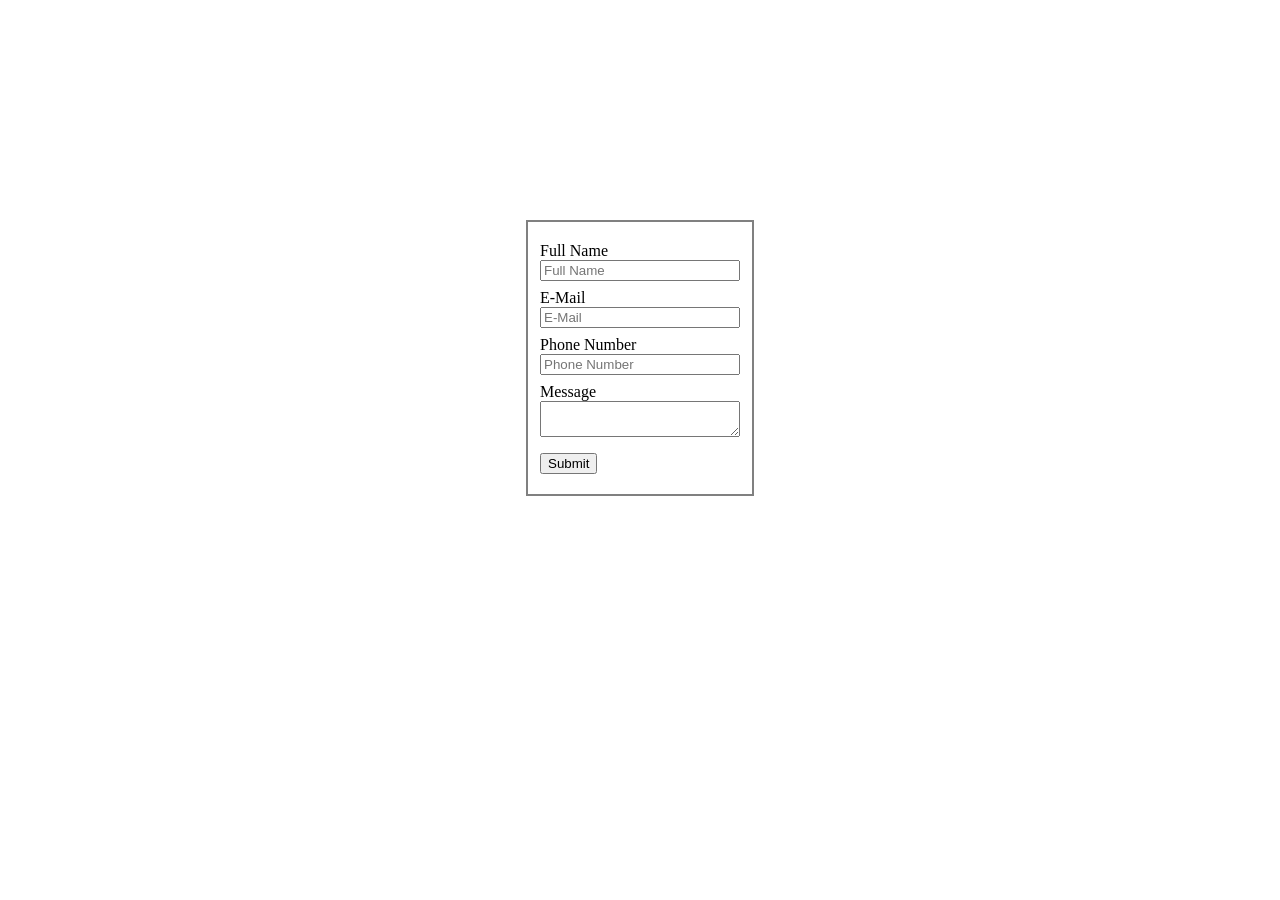
==== contact.html @ 6854c0a5 "Added Contact page" ====
<!DOCTYPE html>
<html lang="eng">

<head>

    <link rel="stylesheet" href="contact.css"/>

</head>

<body>

<form>

    <section>

    <div>

        <label>Full Name</label>
        <input type="text" placeholder="Full Name"/>

    </div>

    <div>
    
        <label>E-Mail</label>
        <input type="text" placeholder="E-Mail"/>

    </div>

    <div>

        <label>Phone Number</label>
        <input type="tel" placeholder="Phone Number"/>

    </div>

    <div>

        <label>Message</label>
        <textarea row="5" cols="30"></textarea>

    </div>

    <button>Submit</button>

    </section>

</form>

</body>



</html>
---- contact.css ----
body > form {
    display:flex;
    align-items:center;
    justify-content: center;
    height: 700px;
}

body > form > section {
    width: 200px;
    height: auto;
    padding:12px 12px;
    border: 2px solid grey;
}

body > form > section > div {
    display:flex;
    flex-direction: column;
    margin: 8px 0;
}

body> form > section > button {
    margin:8px 0;
}
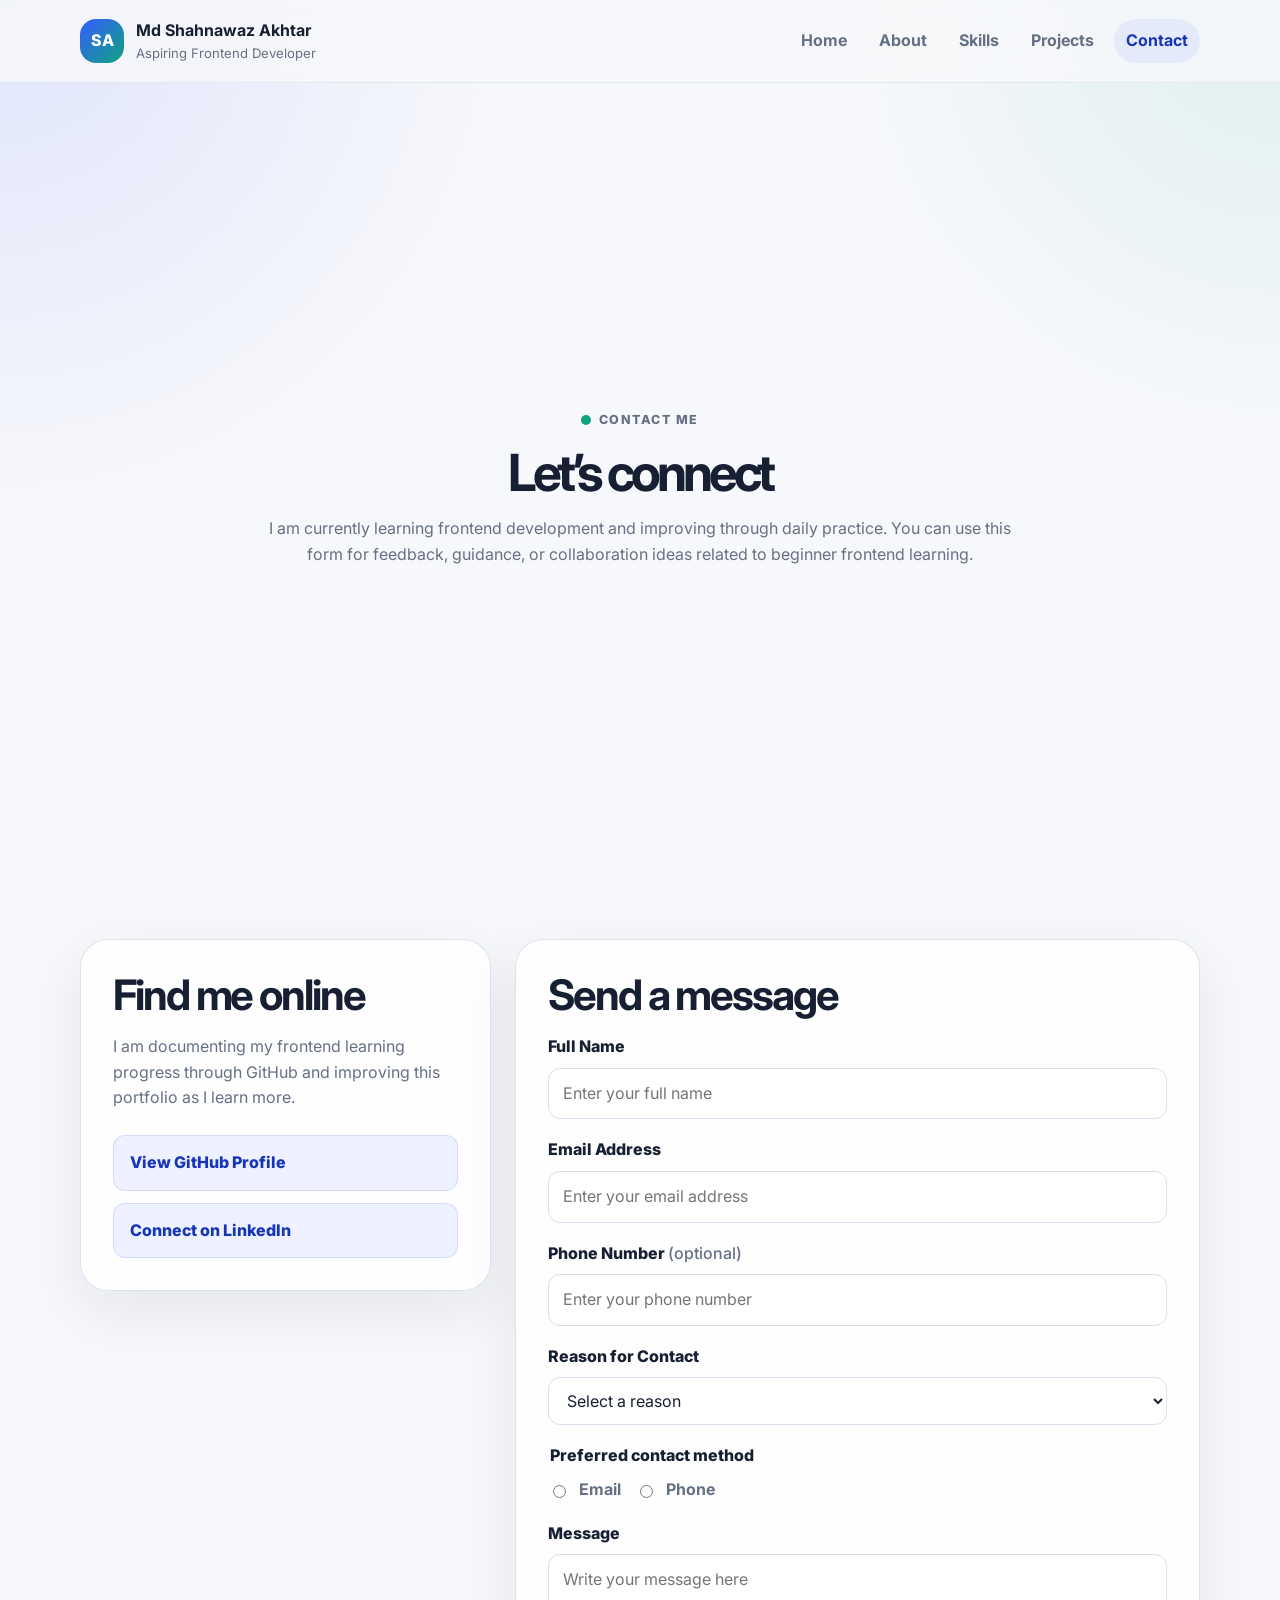
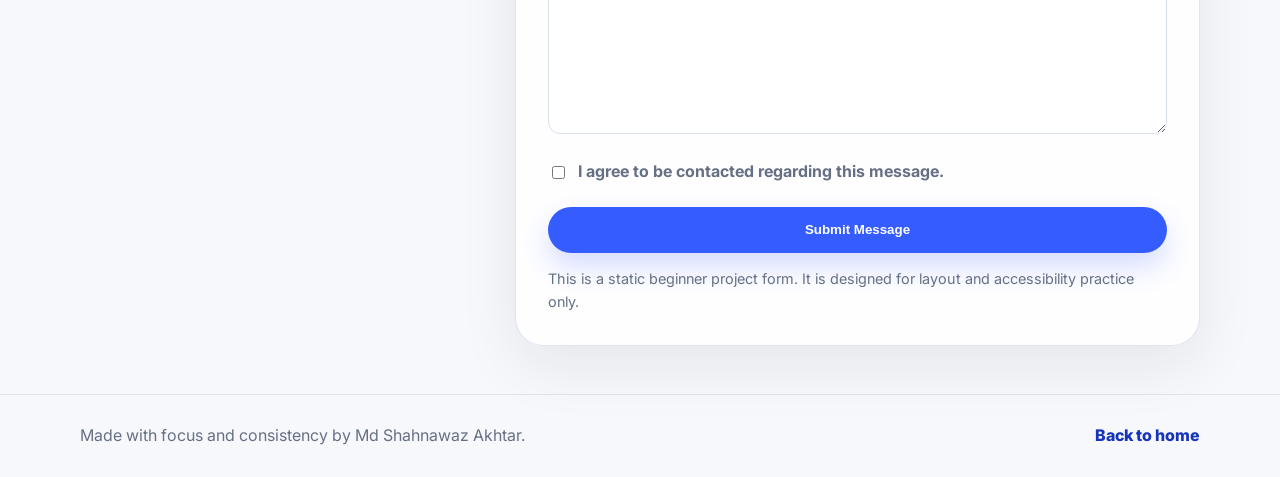
==== commit 8f6f81f1: "Entire portfolio code remove and paste to portfolio repo" ====
--- a/contact.html
+++ b/contact.html
@@ -1,54 +1,129 @@
 <!DOCTYPE html>
-<html lang="eng">
-
+<html lang="en">
 <head>
-
-    <link rel="stylesheet" href="contact.css"/>
-
+  <meta charset="UTF-8" />
+  <meta name="viewport" content="width=device-width, initial-scale=1.0" />
+  <meta name="description" content="Contact Md Shahnawaz Akhtar, an aspiring frontend developer learning HTML, CSS, JavaScript, and Git." />
+  <title>Contact | Md Shahnawaz Akhtar</title>
+  <link rel="preconnect" href="https://fonts.googleapis.com" />
+  <link rel="preconnect" href="https://fonts.gstatic.com" crossorigin />
+  <link href="https://fonts.googleapis.com/css2?family=Inter:wght@400;500;600;700;800&display=swap" rel="stylesheet" />
+  <link rel="stylesheet" href="styles.css"/>
+  <link rel="stylesheet" href="contact.css" /> 
 </head>
 
 <body>
+  <a class="skip-link" href="#main-content">Skip to main content</a>
 
-<form>
+  <header class="site-header">
+    <div class="container header-content">
+      <a class="brand" href="index.html" aria-label="Md Shahnawaz Akhtar home">
+        <span class="brand-mark">SA</span>
+        <span>
+          <strong>Md Shahnawaz Akhtar</strong>
+          <small>Aspiring Frontend Developer</small>
+        </span>
+      </a>
 
-    <section>
+      <nav class="site-nav" aria-label="Main navigation">
+        <a href="index.html">Home</a>
+        <a href="index.html#about">About</a>
+        <a href="index.html#skills">Skills</a>
+        <a href="index.html#projects">Projects</a>
+        <a href="contact.html" aria-current="page">Contact</a>
+      </nav>
+    </div>
+  </header>
 
-    <div>
-
-        <label>Full Name</label>
-        <input type="text" placeholder="Full Name"/>
-
-    </div>
-
-    <div>
-    
-        <label>E-Mail</label>
-        <input type="text" placeholder="E-Mail"/>
-
-    </div>
-
-    <div>
-
-        <label>Phone Number</label>
-        <input type="tel" placeholder="Phone Number"/>
-
-    </div>
-
-    <div>
-
-        <label>Message</label>
-        <textarea row="5" cols="30"></textarea>
-
-    </div>
-
-    <button>Submit</button>
-
+  <main id="main-content">
+    <section class="page-hero section-padding">
+      <div class="container narrow-container">
+        <p class="eyebrow">Contact me</p>
+        <h1>Let’s connect</h1>
+        <p>
+          I am currently learning frontend development and improving through daily practice. You can use this form for feedback, guidance, or collaboration ideas related to beginner frontend learning.
+        </p>
+      </div>
     </section>
 
-</form>
+    <section class="section-padding contact-section" id="contact-form">
+      <div class="container contact-grid">
+        <aside class="contact-info" aria-label="Contact information">
+          <h2>Find me online</h2>
+          <p>
+            I am documenting my frontend learning progress through GitHub and improving this portfolio as I learn more.
+          </p>
+          <div class="contact-links">
+            <a href="https://github.com/mdshahnawazakhtar1478-cmyk" target="_blank" rel="noopener noreferrer">View GitHub Profile</a>
+            <a href="https://www.linkedin.com/in/md-shahnawaz-akhtar-9a1b4a1b7/" target="_blank" rel="noopener noreferrer">Connect on LinkedIn</a>
+          </div>
+        </aside>
 
+        <form class="contact-form" action="#" method="post">
+          <h2>Send a message</h2>
+
+          <div class="form-group">
+            <label for="full-name">Full Name</label>
+            <input type="text" id="full-name" name="fullName" placeholder="Enter your full name" required />
+          </div>
+
+          <div class="form-group">
+            <label for="email">Email Address</label>
+            <input type="email" id="email" name="email" placeholder="Enter your email address" required />
+          </div>
+
+          <div class="form-group">
+            <label for="phone">Phone Number <span>(optional)</span></label>
+            <input type="tel" id="phone" name="phone" placeholder="Enter your phone number" />
+          </div>
+
+          <div class="form-group">
+            <label for="reason">Reason for Contact</label>
+            <select id="reason" name="reason" required>
+              <option value="">Select a reason</option>
+              <option value="feedback">Portfolio feedback</option>
+              <option value="learning">Learning guidance</option>
+              <option value="collaboration">Collaboration idea</option>
+              <option value="other">Other</option>
+            </select>
+          </div>
+
+          <fieldset>
+            <legend>Preferred contact method</legend>
+            <div class="radio-group">
+              <label for="contact-email">
+                <input type="radio" id="contact-email" name="contactMethod" value="email" required />
+                Email
+              </label>
+              <label for="contact-phone">
+                <input type="radio" id="contact-phone" name="contactMethod" value="phone" />
+                Phone
+              </label>
+            </div>
+          </fieldset>
+
+          <div class="form-group">
+            <label for="message">Message</label>
+            <textarea id="message" name="message" rows="6" placeholder="Write your message here" required></textarea>
+          </div>
+
+          <label class="checkbox-label" for="permission">
+            <input type="checkbox" id="permission" name="permission" required />
+            I agree to be contacted regarding this message.
+          </label>
+
+          <button class="button button-primary" type="submit">Submit Message</button>
+          <p class="form-note">This is a static beginner project form. It is designed for layout and accessibility practice only.</p>
+        </form>
+      </div>
+    </section>
+  </main>
+
+  <footer class="site-footer">
+    <div class="container footer-content">
+      <p>Made with focus and consistency by Md Shahnawaz Akhtar.</p>
+      <a href="index.html">Back to home</a>
+    </div>
+  </footer>
 </body>
-
-
-
 </html>
--- a/styles.css
+++ b/styles.css
@@ -0,0 +1,508 @@
+/* =========================
+   Base styles
+========================= */
+:root {
+  --color-bg: #f7f8fb;
+  --color-surface: #ffffff;
+  --color-surface-soft: #eef3ff;
+  --color-text: #172033;
+  --color-muted: #667085;
+  --color-border: #d9e0ee;
+  --color-primary: #355cff;
+  --color-primary-dark: #1735b8;
+  --color-accent: #11a37f;
+  --shadow-soft: 0 20px 60px rgba(15, 23, 42, 0.08);
+  --radius-lg: 28px;
+  --radius-md: 18px;
+  --radius-sm: 12px;
+  --container-width: 1120px;
+}
+
+* {
+  box-sizing: border-box;
+}
+
+html {
+  scroll-behavior: smooth;
+}
+
+body {
+  margin: 0;
+  font-family: "Inter", Arial, sans-serif;
+  line-height: 1.6;
+  color: var(--color-text);
+  background:
+    radial-gradient(circle at top left, rgba(53, 92, 255, 0.12), transparent 32rem),
+    radial-gradient(circle at top right, rgba(17, 163, 127, 0.1), transparent 28rem),
+    var(--color-bg);
+}
+
+img {
+  max-width: 100%;
+  height: auto;
+  display: block;
+}
+
+a {
+  color: inherit;
+}
+
+p,
+ul,
+ol {
+  margin-top: 0;
+}
+
+h1,
+h2,
+h3 {
+  margin: 0 0 16px;
+  line-height: 1.1;
+}
+
+h1 {
+    font-size: clamp(32px,4vw, 74px);
+    letter-spacing: -0.08em;
+}
+
+h2 {
+    font-size: clamp(32px, 4vw, 42px);
+    letter-spacing: -0.05em;
+}
+
+h3 {
+  font-size: 17.6px;
+}
+
+.container {
+  width: min(92%, var(--container-width));
+  margin: 0 auto;
+}
+
+.narrow-container {
+  max-width: 760px;
+}
+
+section{
+    min-height: 100vh;
+    display:flex;
+    align-items:center;
+}
+
+.section-padding{
+    padding:48px 0;
+}
+
+.muted-section {
+  background: rgba(255, 255, 255, 0.46);
+  border-top: 1px solid rgba(217, 224, 238, 0.7);
+  border-bottom: 1px solid rgba(217, 224, 238, 0.7);
+}
+
+.skip-link {
+  position: absolute;
+  left: 16px;
+  top: -60px;
+  z-index: 100;
+  padding: 10px 14px;
+  color: #ffffff;
+  background: var(--color-primary);
+  border-radius: 999px;
+  transition: top 0.2s ease;
+}
+
+.skip-link:focus {
+  top: 16px;
+}
+
+.eyebrow {
+  display: inline-flex;
+  align-items: center;
+  gap: 8px;
+  margin-bottom: 14px;
+  color: var(--color-primary-dark);
+  font-weight: 800;
+  font-size: 12.48px;
+  text-transform: uppercase;
+  letter-spacing: 0.12em;
+}
+
+.eyebrow::before {
+  content: "";
+  width: 10px;
+  height: 10px;
+  border-radius: 999px;
+  background: var(--color-accent);
+}
+
+.button {
+  display: inline-flex;
+  align-items: center;
+  justify-content: center;
+  min-height: 46px;
+  padding: 12px 18px;
+  border: 1px solid transparent;
+  border-radius: 999px;
+  font-weight: 800;
+  text-decoration: none;
+  cursor: pointer;
+  transition: transform 0.2s ease, box-shadow 0.2s ease, background 0.2s ease;
+}
+
+.button:hover,
+.button:focus-visible {
+  transform: translateY(-2px);
+}
+
+.button-primary {
+  color: #ffffff;
+  background: var(--color-primary);
+  box-shadow: 0 14px 28px rgba(53, 92, 255, 0.2);
+}
+
+.button-primary:hover,
+.button-primary:focus-visible {
+  background: var(--color-primary-dark);
+}
+
+.button-secondary {
+  color: var(--color-text);
+  background: rgba(255, 255, 255, 0.74);
+  border-color: var(--color-border);
+}
+
+.section-heading {
+  max-width: 740px;
+  margin-bottom: 36px;
+}
+
+.section-heading p:last-child,
+.content-card p,
+.project-card p,
+.skill-card p,
+.goal-card p,
+.timeline-item p,
+.contact-info p,
+.page-hero p {
+  color: var(--color-muted);
+}
+
+/* =========================
+   Header and navigation
+========================= */
+.site-header {
+  position: sticky;
+  top: 0;
+  z-index: 20;
+  background: rgba(247, 248, 251, 0.82);
+  border-bottom: 1px solid rgba(217, 224, 238, 0.75);
+  backdrop-filter: blur(18px);
+}
+
+.header-content {
+  display: flex;
+  align-items: center;
+  justify-content: space-between;
+  gap: 24px;
+  min-height: 82px;
+}
+
+.brand {
+  display: inline-flex;
+  align-items: center;
+  gap: 12px;
+  color: var(--color-text);
+  text-decoration: none;
+}
+
+.brand-mark {
+  display: grid;
+  place-items: center;
+  width: 44px;
+  height: 44px;
+  color: #ffffff;
+  font-weight: 800;
+  background: linear-gradient(135deg, var(--color-primary), var(--color-accent));
+  border-radius: 16px;
+}
+
+.brand strong,
+.brand small {
+  display: block;
+}
+
+.brand small {
+  color: var(--color-muted);
+    font-size: 13.12px;
+}
+
+.site-nav {
+  display: flex;
+  align-items: center;
+  justify-content: flex-end;
+  gap: 8px;
+  flex-wrap: wrap;
+}
+
+.site-nav a {
+  padding: 9px 12px;
+  color: var(--color-muted);
+  font-weight: 700;
+  text-decoration: none;
+  border-radius: 999px;
+}
+
+.site-nav a:hover,
+.site-nav a:focus-visible,
+.site-nav a[aria-current="page"] {
+  color: var(--color-primary-dark);
+  background: rgba(53, 92, 255, 0.08);
+}
+
+/* =========================
+   Hero
+========================= */
+.hero {
+  min-height: calc(100vh - 82px);
+  display: flex;
+  align-items: center;
+  padding: 32px 0;
+}
+
+.hero-grid {
+  display: grid;
+  grid-template-columns: 1.3fr 0.7fr;
+  align-items: center;
+  gap: 40px;
+}
+
+.hero-text {
+  max-width: 700px;
+  color: var(--color-muted);
+  font-size: clamp(16.8px, 2vw, 20px);
+}
+
+.hero-actions,
+.contact-actions {
+  display: flex;
+  gap: 12px;
+  flex-wrap: wrap;
+  margin-top: 28px;
+}
+
+.hero-card,
+.content-card,
+.skill-card,
+.project-card,
+.goal-card,
+.timeline-item,
+.contact-info,
+.contact-form,
+.contact-preview-card,
+.split-panel {
+  background: rgba(255, 255, 255, 0.82);
+  border: 1px solid rgba(217, 224, 238, 0.88);
+  border-radius: var(--radius-lg);
+  box-shadow: var(--shadow-soft);
+}
+
+.hero-card {
+    align-self: center;
+    max-width: 500px;
+    justify-self: end;
+    padding: 18px;
+}
+
+.hero-card img {
+    width: 78%;
+    margin: 0 auto 16px;
+    border-radius: 50%;
+    display: block;
+}
+
+.hero-card h2 {
+    font-size: clamp(2rem, 3vw, 2.5rem);
+    line-height: 1.05;
+    margin-bottom: 12px;
+}
+
+.hero-card h2 {
+    font-size: clamp(2rem, 3vw, 2.5rem);
+    line-height: 1.05;
+    margin-bottom: 12px;
+}
+
+.hero-card p:last-child {
+    font-size: 0.95rem;
+    line-height: 1.6;
+}
+
+.card-label,
+.project-tag {
+  display: inline-flex;
+  margin-bottom: 10px;
+  padding: 6px 10px;
+  color: var(--color-primary-dark);
+  background: rgba(53, 92, 255, 0.08);
+  border-radius: 999px;
+  font-size: 12.48px;
+  font-weight: 800;
+  text-transform: uppercase;
+  letter-spacing: 1.28px;
+}
+
+/* =========================
+   Sections and cards
+========================= */
+.two-column {
+  display: grid;
+  grid-template-columns: minmax(0, 0.85fr) minmax(0, 1.15fr);
+  gap: 48px;
+  align-items: start;
+}
+
+.content-card {
+  padding: 32px;
+}
+
+.content-card p:last-child,
+.skill-card p:last-child,
+.project-card p:last-child,
+.goal-card p:last-child,
+.timeline-item p:last-child,
+.contact-info p:last-child,
+.page-hero p:last-child {
+  margin-bottom: 0;
+}
+
+.skills-grid,
+.goal-grid {
+  display: grid;
+  grid-template-columns: repeat(4, minmax(0, 1fr));
+  gap: 18px;
+}
+
+.skill-card,
+.goal-card,
+.timeline-item,
+.project-card {
+  padding: 24px;
+}
+
+.skill-card h3,
+.goal-card h3,
+.timeline-item h3,
+.project-card h3 {
+  margin-bottom: 10px;
+}
+
+.project-grid {
+  display: grid;
+  grid-template-columns: 1.3fr 0.85fr 0.85fr;
+  gap: 18px;
+  align-items: stretch;
+}
+
+.featured-project {
+  display: flex;
+  flex-direction: column;
+  justify-content: space-between;
+  min-height: 340px;
+  background: linear-gradient(135deg, rgba(255, 255, 255, 0.92), rgba(238, 243, 255, 0.92));
+}
+
+.featured-project ul,
+.check-list {
+  padding-left: 0;
+  list-style: none;
+}
+
+.featured-project li,
+.check-list li {
+  position: relative;
+  margin-bottom: 12px;
+  padding-left: 30px;
+  color: var(--color-muted);
+}
+
+.featured-project li::before,
+.check-list li::before {
+  content: "✓";
+  position: absolute;
+  left: 0;
+  top: 0;
+  display: grid;
+  place-items: center;
+  width: 20px;
+  height: 20px;
+  color: #ffffff;
+  background: var(--color-accent);
+  border-radius: 999px;
+  font-size: 12px;
+  font-weight: 900;
+}
+
+.timeline {
+  display: grid;
+  grid-template-columns: repeat(4, minmax(0, 1fr));
+  gap: 18px;
+}
+
+.timeline-item span,
+.goal-card span {
+  display: inline-flex;
+  align-items: center;
+  justify-content: center;
+  width: 42px;
+  height: 42px;
+  margin-bottom: 18px;
+  color: #ffffff;
+  background: var(--color-primary);
+  border-radius: 14px;
+  font-weight: 900;
+}
+
+.split-panel {
+  display: grid;
+  grid-template-columns: minmax(0, 0.95fr) minmax(280px, 1.05fr);
+  gap: 32px;
+  padding: 40px;
+}
+
+.contact-preview-card {
+  display: flex;
+  justify-content: space-between;
+  gap: 32px;
+  padding: 40px;
+}
+
+.contact-preview-card > div:first-child {
+  max-width: 650px;
+}
+
+/* =========================
+   Footer
+========================= */
+.site-footer {
+  padding: 28px 0;
+  color: var(--color-muted);
+  border-top: 1px solid rgba(217, 224, 238, 0.85);
+}
+
+.footer-content {
+  display: flex;
+  align-items: center;
+  justify-content: space-between;
+  gap: 16px;
+  flex-wrap: wrap;
+}
+
+.footer-content p {
+  margin: 0;
+}
+
+.footer-content a {
+  color: var(--color-primary-dark);
+  font-weight: 800;
+  text-decoration: none;
+}
--- a/contact.css
+++ b/contact.css
@@ -1,23 +1,125 @@
-body > form {
-    display:flex;
-    align-items:center;
-    justify-content: center;
-    height: 700px;
+/* =========================
+   Contact page
+========================= */
+.page-hero {
+  text-align: center;
+  min-height: calc(100vh - 92px);
 }
 
-body > form > section {
-    width: 200px;
-    height: auto;
-    padding:12px 12px;
-    border: 2px solid grey;
+.contact-grid {
+  display: grid;
+  grid-template-columns: minmax(260px, 0.75fr) minmax(0, 1.25fr);
+  gap: 24px;
+  align-items: start;
 }
 
-body > form > section > div {
-    display:flex;
-    flex-direction: column;
-    margin: 8px 0;
+.contact-info,
+.contact-form {
+  padding: 32px;
 }
 
-body> form > section > button {
-    margin:8px 0;
+.contact-links {
+  display: grid;
+  gap: 12px;
+  margin-top: 24px;
 }
+
+.contact-links a {
+  padding: 14px 16px;
+  color: var(--color-primary-dark);
+  background: rgba(53, 92, 255, 0.08);
+  border: 1px solid rgba(53, 92, 255, 0.14);
+  border-radius: var(--radius-sm);
+  font-weight: 800;
+  text-decoration: none;
+}
+
+.contact-links a:hover,
+.contact-links a:focus-visible {
+  background: rgba(53, 92, 255, 0.14);
+}
+
+.form-group,
+fieldset {
+  margin: 0 0 18px;
+}
+
+label,
+legend {
+  display: block;
+  margin-bottom: 8px;
+  font-weight: 800;
+}
+
+label span {
+  color: var(--color-muted);
+  font-weight: 500;
+}
+
+input,
+select,
+textarea {
+  width: 100%;
+  min-height: 46px;
+  padding: 12px 14px;
+  color: var(--color-text);
+  font: inherit;
+  background: #ffffff;
+  border: 1px solid var(--color-border);
+  border-radius: var(--radius-sm);
+  outline: none;
+  transition: border-color 0.2s ease, box-shadow 0.2s ease;
+}
+
+textarea {
+  resize: vertical;
+}
+
+input:focus,
+select:focus,
+textarea:focus {
+  border-color: var(--color-primary);
+  box-shadow: 0 0 0 4px rgba(53, 92, 255, 0.12);
+}
+
+fieldset {
+  padding: 0;
+  border: none;
+}
+
+.radio-group {
+  display: flex;
+  gap: 14px;
+  flex-wrap: wrap;
+}
+
+.radio-group label,
+.checkbox-label {
+  display: flex;
+  align-items: center;
+  gap: 10px;
+  margin: 0;
+  color: var(--color-muted);
+  font-weight: 700;
+}
+
+input[type="radio"],
+input[type="checkbox"] {
+  width: auto;
+  min-height: auto;
+  accent-color: var(--color-primary);
+}
+
+.checkbox-label {
+  margin-bottom: 22px;
+}
+
+.contact-form button {
+  width: 100%;
+}
+
+.form-note {
+  margin: 14px 0 0;
+  color: var(--color-muted);
+  font-size: 14.4px;
+}
